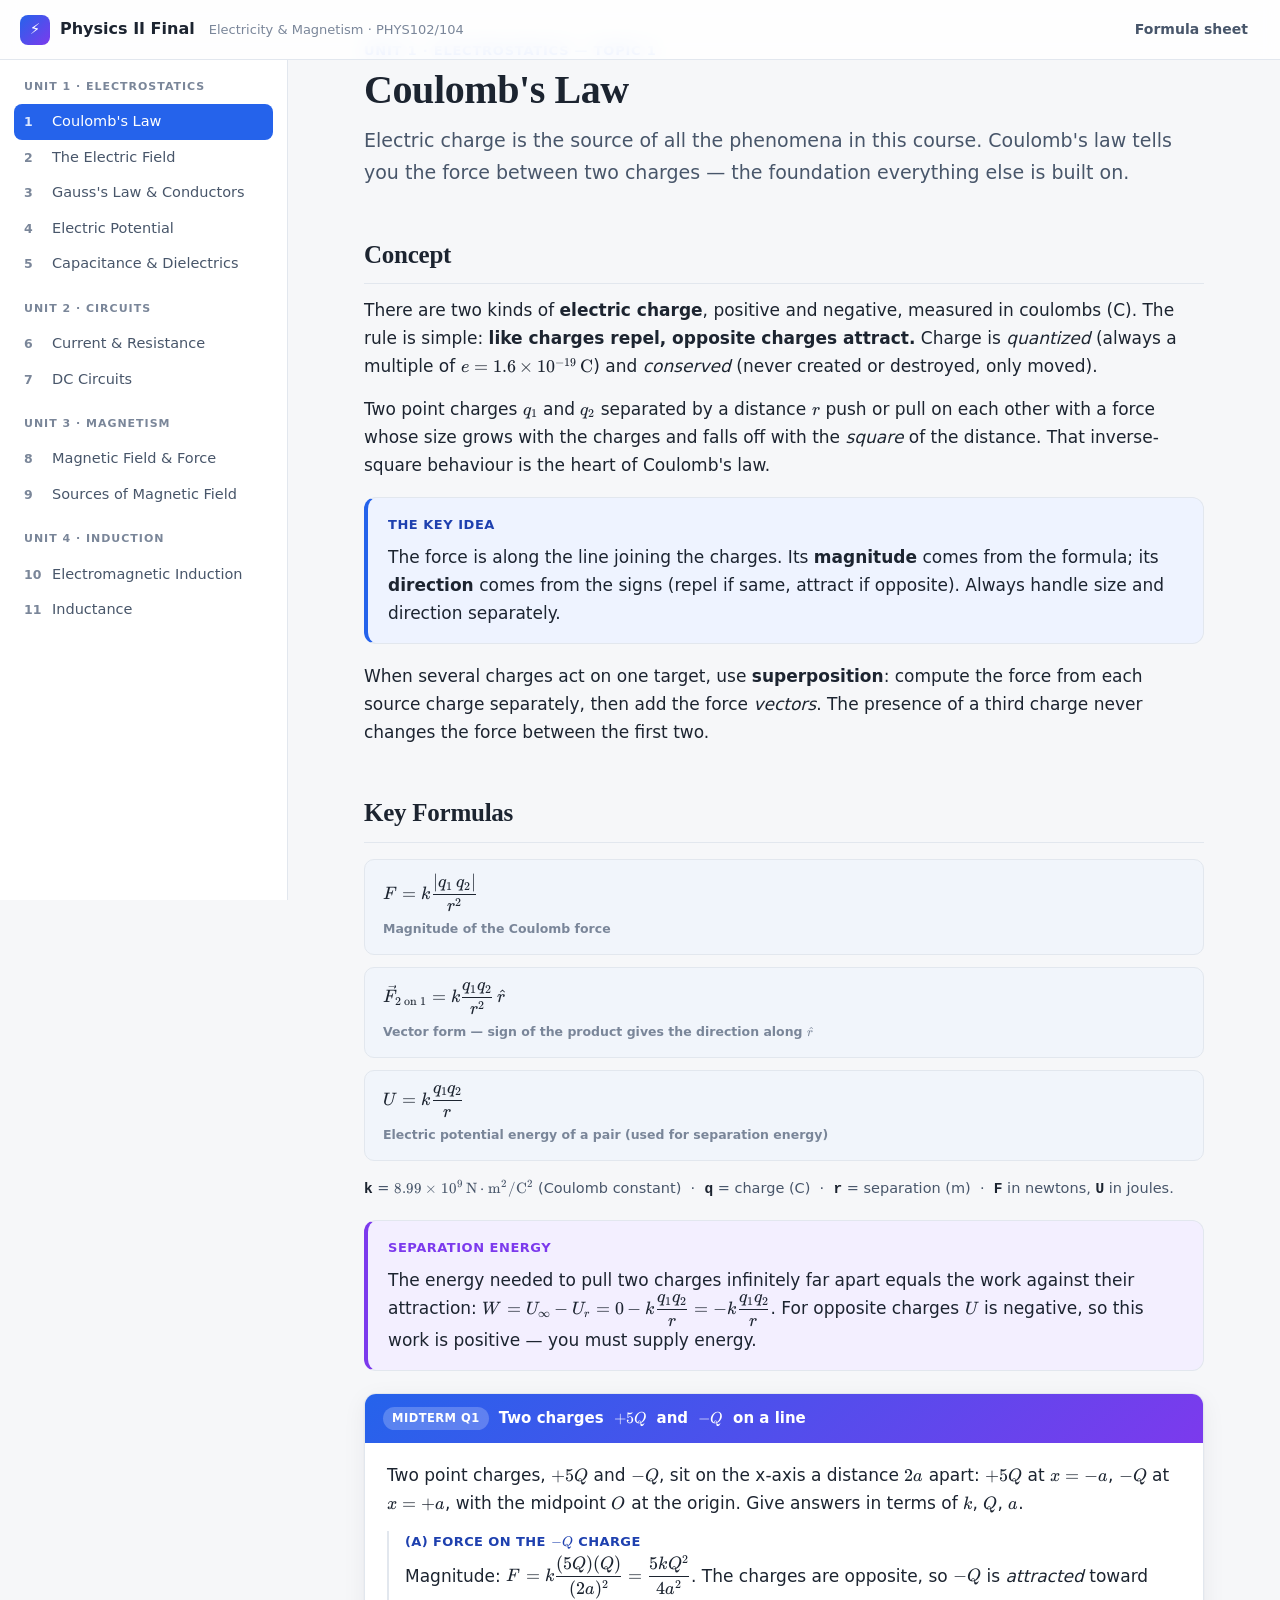
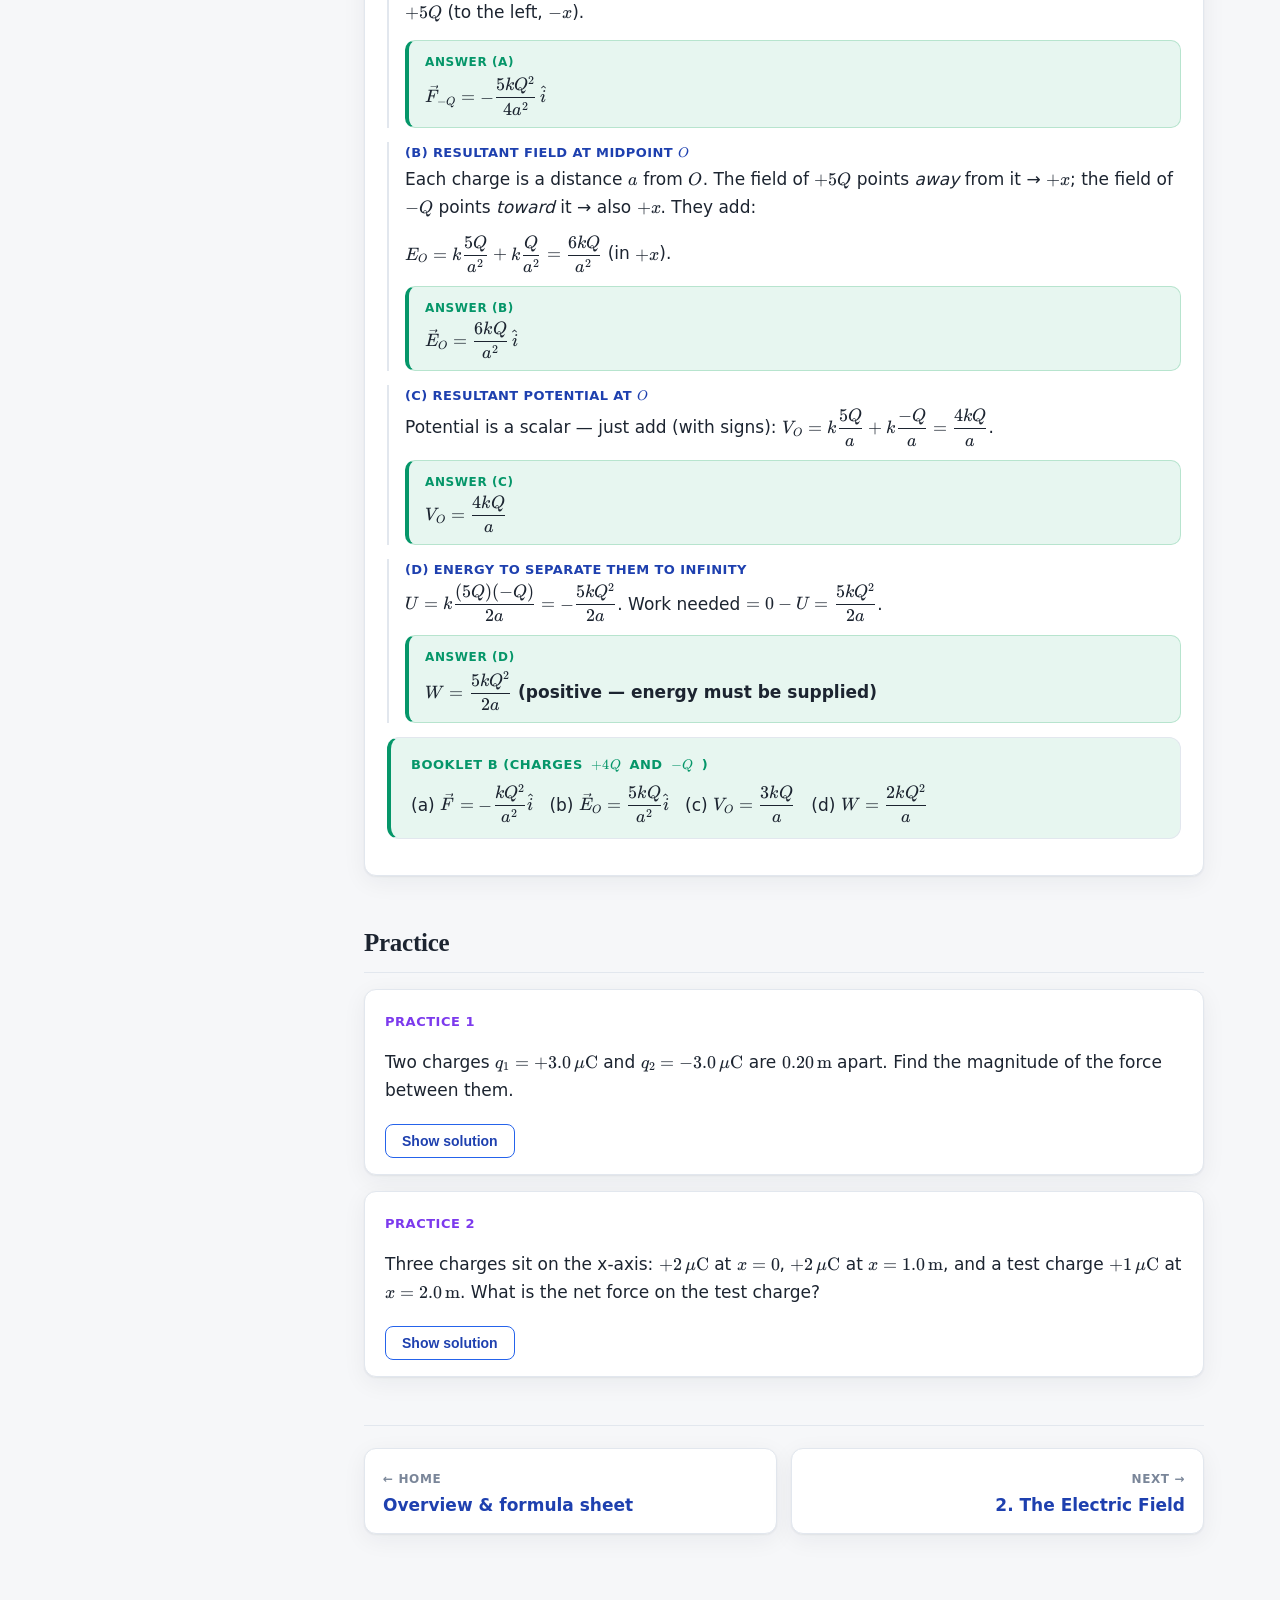
==== topics/01-coulombs-law.html @ 2286420c "Build complete Physics II final study site 11 topics across 4 units (Electrostatics, Circuits, Magne" ====
<!DOCTYPE html>
<html lang="en">
<head>
<meta charset="UTF-8">
<meta name="viewport" content="width=device-width, initial-scale=1">
<title>Coulomb's Law — Physics II Final</title>
<link rel="stylesheet" href="../assets/katex/katex.min.css">
<link rel="stylesheet" href="../assets/style.css">
</head>
<body data-root="../" data-topic="coulombs-law">

<main class="content">
<div class="page">

  <p class="eyebrow">Unit 1 · Electrostatics — Topic 1</p>
  <h1>Coulomb's Law</h1>
  <p class="lead">Electric charge is the source of all the phenomena in this course. Coulomb's law tells you the force between two charges — the foundation everything else is built on.</p>

  <h2>Concept</h2>
  <p>There are two kinds of <strong>electric charge</strong>, positive and negative, measured in coulombs (C). The rule is simple: <strong>like charges repel, opposite charges attract.</strong> Charge is <em>quantized</em> (always a multiple of $e=1.6\times10^{-19}\,\mathrm{C}$) and <em>conserved</em> (never created or destroyed, only moved).</p>

  <p>Two point charges $q_1$ and $q_2$ separated by a distance $r$ push or pull on each other with a force whose size grows with the charges and falls off with the <em>square</em> of the distance. That inverse-square behaviour is the heart of Coulomb's law.</p>

  <div class="callout concept">
    <p class="c-head">The key idea</p>
    <p>The force is along the line joining the charges. Its <strong>magnitude</strong> comes from the formula; its <strong>direction</strong> comes from the signs (repel if same, attract if opposite). Always handle size and direction separately.</p>
  </div>

  <p>When several charges act on one target, use <strong>superposition</strong>: compute the force from each source charge separately, then add the force <em>vectors</em>. The presence of a third charge never changes the force between the first two.</p>

  <h2>Key Formulas</h2>
  <div class="formula-grid">
    <div class="formula">$F=k\dfrac{|q_1\,q_2|}{r^2}$<span class="label">Magnitude of the Coulomb force</span></div>
    <div class="formula">$\vec F_{2\text{ on }1}=k\dfrac{q_1 q_2}{r^2}\,\hat r$<span class="label">Vector form — sign of the product gives the direction along $\hat r$</span></div>
    <div class="formula">$U=k\dfrac{q_1 q_2}{r}$<span class="label">Electric potential energy of a pair (used for separation energy)</span></div>
  </div>
  <p class="symbol-list"><b>k</b> = $8.99\times10^{9}\,\mathrm{N\cdot m^2/C^2}$ (Coulomb constant) &nbsp;·&nbsp; <b>q</b> = charge (C) &nbsp;·&nbsp; <b>r</b> = separation (m) &nbsp;·&nbsp; <b>F</b> in newtons, <b>U</b> in joules.</p>

  <div class="callout note">
    <p class="c-head">Separation energy</p>
    <p>The energy needed to pull two charges infinitely far apart equals the work against their attraction: $W=U_\infty-U_{r}=0-k\dfrac{q_1q_2}{r}=-k\dfrac{q_1q_2}{r}$. For opposite charges $U$ is negative, so this work is positive — you must supply energy.</p>
  </div>

  <!-- Worked example: Midterm Q1 -->
  <div class="example">
    <div class="ex-head"><span class="tag">Midterm Q1</span> Two charges $+5Q$ and $-Q$ on a line</div>
    <div class="ex-body">
      <p>Two point charges, $+5Q$ and $-Q$, sit on the x-axis a distance $2a$ apart: $+5Q$ at $x=-a$, $-Q$ at $x=+a$, with the midpoint $O$ at the origin. Give answers in terms of $k$, $Q$, $a$.</p>

      <div class="step"><span class="step-label">(a) Force on the $-Q$ charge</span>
        <p>Magnitude: $F=k\dfrac{(5Q)(Q)}{(2a)^2}=\dfrac{5kQ^2}{4a^2}$. The charges are opposite, so $-Q$ is <em>attracted</em> toward $+5Q$ (to the left, $-x$).</p>
        <span class="answer"><span class="a-label">Answer (a)</span>$\vec F_{-Q}=-\dfrac{5kQ^2}{4a^2}\,\hat i$</span>
      </div>

      <div class="step"><span class="step-label">(b) Resultant field at midpoint $O$</span>
        <p>Each charge is a distance $a$ from $O$. The field of $+5Q$ points <em>away</em> from it → $+x$; the field of $-Q$ points <em>toward</em> it → also $+x$. They add:</p>
        <p>$E_O=k\dfrac{5Q}{a^2}+k\dfrac{Q}{a^2}=\dfrac{6kQ}{a^2}$ (in $+x$).</p>
        <span class="answer"><span class="a-label">Answer (b)</span>$\vec E_O=\dfrac{6kQ}{a^2}\,\hat i$</span>
      </div>

      <div class="step"><span class="step-label">(c) Resultant potential at $O$</span>
        <p>Potential is a scalar — just add (with signs): $V_O=k\dfrac{5Q}{a}+k\dfrac{-Q}{a}=\dfrac{4kQ}{a}$.</p>
        <span class="answer"><span class="a-label">Answer (c)</span>$V_O=\dfrac{4kQ}{a}$</span>
      </div>

      <div class="step"><span class="step-label">(d) Energy to separate them to infinity</span>
        <p>$U=k\dfrac{(5Q)(-Q)}{2a}=-\dfrac{5kQ^2}{2a}$. Work needed $=0-U=\dfrac{5kQ^2}{2a}$.</p>
        <span class="answer"><span class="a-label">Answer (d)</span>$W=\dfrac{5kQ^2}{2a}$ (positive — energy must be supplied)</span>
      </div>

      <div class="callout tip" style="margin-top:8px">
        <p class="c-head">Booklet B (charges $+4Q$ and $-Q$)</p>
        <p>(a) $\vec F=-\dfrac{kQ^2}{a^2}\hat i$ &nbsp; (b) $\vec E_O=\dfrac{5kQ}{a^2}\hat i$ &nbsp; (c) $V_O=\dfrac{3kQ}{a}$ &nbsp; (d) $W=\dfrac{2kQ^2}{a}$</p>
      </div>
    </div>
  </div>

  <h2>Practice</h2>

  <div class="practice">
    <div class="q">
      <p><span class="qno">Practice 1</span></p>
      <p>Two charges $q_1=+3.0\,\mu\mathrm{C}$ and $q_2=-3.0\,\mu\mathrm{C}$ are $0.20\,\mathrm{m}$ apart. Find the magnitude of the force between them.</p>
      <button class="solution-toggle">Show solution</button>
      <div class="solution">
        <p>$F=k\dfrac{|q_1q_2|}{r^2}=8.99\times10^{9}\dfrac{(3.0\times10^{-6})(3.0\times10^{-6})}{(0.20)^2}$</p>
        <p>$=8.99\times10^{9}\cdot\dfrac{9.0\times10^{-12}}{0.04}=2.02\ \mathrm{N}$ (attractive).</p>
        <span class="answer"><span class="a-label">Answer</span>$F\approx2.0\ \mathrm{N}$, attractive</span>
      </div>
    </div>
  </div>

  <div class="practice">
    <div class="q">
      <p><span class="qno">Practice 2</span></p>
      <p>Three charges sit on the x-axis: $+2\,\mu\mathrm{C}$ at $x=0$, $+2\,\mu\mathrm{C}$ at $x=1.0\,\mathrm m$, and a test charge $+1\,\mu\mathrm{C}$ at $x=2.0\,\mathrm m$. What is the net force on the test charge?</p>
      <button class="solution-toggle">Show solution</button>
      <div class="solution">
        <p>Force from the charge at $x=0$ (distance 2 m): $F_a=k\dfrac{(2\times10^{-6})(1\times10^{-6})}{2.0^2}=4.5\times10^{-3}\,\mathrm N$, toward $+x$.</p>
        <p>Force from the charge at $x=1$ (distance 1 m): $F_b=k\dfrac{(2\times10^{-6})(1\times10^{-6})}{1.0^2}=1.8\times10^{-2}\,\mathrm N$, toward $+x$.</p>
        <p>Both push the test charge in $+x$ (repulsion). Add: $F=4.5\times10^{-3}+1.8\times10^{-2}$.</p>
        <span class="answer"><span class="a-label">Answer</span>$F\approx2.2\times10^{-2}\ \mathrm N$ in the $+x$ direction</span>
      </div>
    </div>
  </div>

</div>
</main>

<script src="../assets/katex/katex.min.js"></script>
<script src="../assets/katex/auto-render.min.js"></script>
<script src="../assets/app.js"></script>
</body>
</html>
---- assets/style.css ----
/* ===== Physics Final Study Site — shared theme ===== */
:root{
  --bg:#f6f7f9;
  --surface:#ffffff;
  --ink:#1c2430;
  --ink-soft:#48566a;
  --muted:#7a8699;
  --line:#e2e7ee;
  --brand:#2563eb;
  --brand-dark:#1e40af;
  --brand-soft:#eef3ff;
  --accent:#7c3aed;
  --ok:#059669;
  --ok-soft:#e7f6f0;
  --warn:#d97706;
  --warn-soft:#fdf3e3;
  --danger:#dc2626;
  --danger-soft:#fdecec;
  --formula-soft:#f1f5fb;
  --sidebar-w:288px;
  --topbar-h:60px;
  --maxw:840px;
  --radius:12px;
  --shadow:0 1px 2px rgba(20,30,50,.06),0 6px 24px rgba(20,30,50,.06);
  --mono:"SFMono-Regular",ui-monospace,"JetBrains Mono",Menlo,Consolas,monospace;
  --sans:"Inter",system-ui,-apple-system,"Segoe UI",Roboto,Helvetica,Arial,sans-serif;
  --serif:"Source Serif 4",Georgia,"Times New Roman",serif;
}
*{box-sizing:border-box}
html{scroll-behavior:smooth;scroll-padding-top:calc(var(--topbar-h) + 16px)}
body{
  margin:0;background:var(--bg);color:var(--ink);
  font-family:var(--sans);font-size:17px;line-height:1.65;
  -webkit-font-smoothing:antialiased;
}

/* ---- Top bar ---- */
.topbar{
  position:fixed;top:0;left:0;right:0;height:var(--topbar-h);z-index:40;
  display:flex;align-items:center;gap:14px;padding:0 20px;
  background:rgba(255,255,255,.86);backdrop-filter:blur(10px);
  border-bottom:1px solid var(--line);
}
.topbar .brand{display:flex;align-items:center;gap:10px;font-weight:700;color:var(--ink);text-decoration:none;font-size:16px}
.topbar .brand .logo{
  width:30px;height:30px;border-radius:8px;display:grid;place-items:center;
  background:linear-gradient(135deg,var(--brand),var(--accent));color:#fff;font-weight:800;font-size:15px;
}
.topbar .sub{color:var(--muted);font-size:13px;font-weight:500}
.topbar .spacer{flex:1}
.topbar .ghost-link{color:var(--ink-soft);text-decoration:none;font-size:14px;font-weight:600;padding:7px 12px;border-radius:8px}
.topbar .ghost-link:hover{background:var(--brand-soft);color:var(--brand-dark)}
.menu-btn{display:none;border:1px solid var(--line);background:#fff;border-radius:8px;width:40px;height:40px;cursor:pointer;font-size:18px;color:var(--ink)}

/* ---- Layout ---- */
.layout{display:flex;padding-top:var(--topbar-h)}
.sidebar{
  position:fixed;top:var(--topbar-h);bottom:0;left:0;width:var(--sidebar-w);z-index:30;
  overflow-y:auto;background:var(--surface);border-right:1px solid var(--line);padding:18px 14px 60px;
}
.sidebar .unit{margin-bottom:18px}
.sidebar .unit-title{
  font-size:11px;letter-spacing:.09em;text-transform:uppercase;color:var(--muted);
  font-weight:700;padding:0 10px;margin:0 0 8px;
}
.sidebar a.navlink{
  display:flex;gap:10px;align-items:baseline;padding:8px 10px;border-radius:8px;
  color:var(--ink-soft);text-decoration:none;font-size:14.5px;font-weight:500;line-height:1.35;
}
.sidebar a.navlink .num{color:var(--muted);font-variant-numeric:tabular-nums;font-weight:700;font-size:12.5px;min-width:18px}
.sidebar a.navlink:hover{background:var(--brand-soft);color:var(--brand-dark)}
.sidebar a.navlink.active{background:var(--brand);color:#fff}
.sidebar a.navlink.active .num{color:#dbe6ff}

.content{margin-left:var(--sidebar-w);flex:1;min-width:0;padding:40px 32px 120px;display:flex;justify-content:center}
.page{width:100%;max-width:var(--maxw)}

/* ---- Typography ---- */
.eyebrow{color:var(--brand);font-weight:700;font-size:13px;letter-spacing:.06em;text-transform:uppercase;margin:0 0 6px}
h1{font-family:var(--serif);font-size:clamp(28px,4vw,40px);line-height:1.15;margin:0 0 12px;font-weight:700;letter-spacing:-.01em}
h2{font-family:var(--serif);font-size:25px;margin:46px 0 12px;font-weight:700;letter-spacing:-.01em;padding-bottom:8px;border-bottom:1px solid var(--line)}
h3{font-size:19px;margin:28px 0 8px;font-weight:700}
p{margin:0 0 14px}
.lead{font-size:19px;color:var(--ink-soft);margin-bottom:22px}
a{color:var(--brand-dark)}
strong{color:var(--ink)}
ul,ol{margin:0 0 16px;padding-left:22px}
li{margin:6px 0}
hr{border:none;border-top:1px solid var(--line);margin:34px 0}
code:not(.katex *){font-family:var(--mono);font-size:.9em;background:#eef1f6;padding:.12em .4em;border-radius:5px}

/* ---- Callout cards ---- */
.card{background:var(--surface);border:1px solid var(--line);border-radius:var(--radius);padding:20px 22px;margin:18px 0;box-shadow:var(--shadow)}
.callout{border-radius:var(--radius);padding:16px 18px 16px 20px;margin:18px 0;border:1px solid var(--line);border-left-width:4px;background:var(--surface)}
.callout .c-head{font-weight:700;font-size:13px;letter-spacing:.04em;text-transform:uppercase;margin:0 0 8px;display:flex;align-items:center;gap:8px}
.callout p:last-child{margin-bottom:0}
.callout.concept{border-left-color:var(--brand);background:var(--brand-soft)}
.callout.concept .c-head{color:var(--brand-dark)}
.callout.pitfall{border-left-color:var(--danger);background:var(--danger-soft)}
.callout.pitfall .c-head{color:var(--danger)}
.callout.tip{border-left-color:var(--ok);background:var(--ok-soft)}
.callout.tip .c-head{color:var(--ok)}
.callout.note{border-left-color:var(--accent);background:#f3efff}
.callout.note .c-head{color:var(--accent)}

/* ---- Formula block ---- */
.formula{background:var(--formula-soft);border:1px solid var(--line);border-radius:10px;padding:14px 18px;margin:14px 0;overflow-x:auto}
.formula .label{display:block;font-size:12.5px;color:var(--muted);font-weight:600;margin-top:8px}
.formula-grid{display:grid;gap:12px;margin:16px 0}
.formula-grid .formula{margin:0}
.symbol-list{font-size:14.5px;color:var(--ink-soft);margin-top:6px}
.symbol-list b{font-family:var(--mono);color:var(--ink)}

/* ---- Worked example ---- */
.example{border:1px solid var(--line);border-radius:var(--radius);margin:22px 0;overflow:hidden;box-shadow:var(--shadow);background:var(--surface)}
.example > .ex-head{background:linear-gradient(135deg,var(--brand),var(--accent));color:#fff;padding:12px 18px;font-weight:700;font-size:15px;display:flex;align-items:center;gap:10px}
.example > .ex-head .tag{background:rgba(255,255,255,.22);padding:2px 9px;border-radius:999px;font-size:11.5px;letter-spacing:.04em;text-transform:uppercase}
.example .ex-body{padding:18px 22px}
.step{margin:0 0 14px;padding-left:16px;border-left:2px solid var(--line)}
.step .step-label{font-weight:700;color:var(--brand-dark);font-size:13px;text-transform:uppercase;letter-spacing:.03em;display:block;margin-bottom:2px}
.answer{display:block;background:var(--ok-soft);border:1px solid #b7e4ce;border-left:4px solid var(--ok);border-radius:10px;padding:12px 16px;margin:14px 0;font-weight:600}
.answer .a-label{display:block;font-size:12px;text-transform:uppercase;letter-spacing:.05em;color:var(--ok);font-weight:700;margin-bottom:3px}

/* ---- Practice / toggles ---- */
.practice{border:1px solid var(--line);border-radius:var(--radius);margin:16px 0;background:var(--surface);box-shadow:var(--shadow);overflow:hidden}
.practice .q{padding:16px 20px}
.practice .q .qno{font-weight:700;color:var(--accent);font-size:13px;text-transform:uppercase;letter-spacing:.04em}
.solution-toggle{appearance:none;border:1px solid var(--brand);background:#fff;color:var(--brand-dark);font-weight:600;font-size:14px;padding:8px 16px;border-radius:8px;cursor:pointer;margin-top:6px}
.solution-toggle:hover{background:var(--brand-soft)}
.solution-toggle[aria-expanded="true"]{background:var(--brand);color:#fff}
.solution{display:none;border-top:1px dashed var(--line);margin-top:14px;padding-top:14px}
.solution.open{display:block}

/* ---- Tables ---- */
table{border-collapse:collapse;width:100%;margin:16px 0;font-size:15px;background:var(--surface);border-radius:10px;overflow:hidden;box-shadow:var(--shadow)}
th,td{text-align:left;padding:10px 14px;border-bottom:1px solid var(--line)}
th{background:#f0f3f8;font-weight:700;font-size:13px;text-transform:uppercase;letter-spacing:.03em;color:var(--ink-soft)}
tr:last-child td{border-bottom:none}

/* ---- Home page bits ---- */
.hero{background:linear-gradient(135deg,#1e3a8a,#4c1d95);color:#fff;border-radius:20px;padding:44px 38px;margin:6px 0 30px;box-shadow:var(--shadow)}
.hero h1{color:#fff;margin-bottom:10px}
.hero p{color:#dbe4ff;font-size:18px;max-width:60ch;margin-bottom:0}
.hero .meta{display:flex;flex-wrap:wrap;gap:10px;margin-top:20px}
.hero .chip{background:rgba(255,255,255,.16);border:1px solid rgba(255,255,255,.22);color:#fff;padding:6px 13px;border-radius:999px;font-size:13.5px;font-weight:600}
.unit-block{margin:30px 0}
.unit-block > h2{margin-top:0}
.cards{display:grid;grid-template-columns:repeat(auto-fill,minmax(250px,1fr));gap:16px;margin:14px 0}
a.topic-card{display:block;text-decoration:none;color:inherit;background:var(--surface);border:1px solid var(--line);border-radius:var(--radius);padding:18px;box-shadow:var(--shadow);transition:transform .12s ease,border-color .12s ease}
a.topic-card:hover{transform:translateY(-2px);border-color:var(--brand)}
a.topic-card .tc-num{font-weight:800;color:var(--brand);font-size:13px}
a.topic-card h3{margin:6px 0 4px;font-size:17px}
a.topic-card p{color:var(--ink-soft);font-size:14px;margin:0}

/* ---- Prev/next ---- */
.pager{display:flex;justify-content:space-between;gap:14px;margin-top:48px;border-top:1px solid var(--line);padding-top:22px}
.pager a{flex:1;text-decoration:none;border:1px solid var(--line);border-radius:var(--radius);padding:14px 18px;background:var(--surface);color:var(--ink);box-shadow:var(--shadow)}
.pager a:hover{border-color:var(--brand)}
.pager a.next{text-align:right}
.pager a .dir{font-size:12px;color:var(--muted);text-transform:uppercase;letter-spacing:.05em;font-weight:700}
.pager a .ttl{font-weight:700;color:var(--brand-dark)}
.pager .empty{flex:1}

.katex{font-size:1.05em}
.katex-display{margin:.4em 0;overflow-x:auto;overflow-y:hidden;padding:2px 0}

/* ---- Backdrop for mobile sidebar ---- */
.backdrop{display:none;position:fixed;inset:var(--topbar-h) 0 0 0;background:rgba(15,23,42,.4);z-index:25}

/* ---- Responsive ---- */
@media (max-width:980px){
  :root{--sidebar-w:264px}
  .content{padding:30px 22px 100px}
}
@media (max-width:760px){
  body{font-size:16px}
  .menu-btn{display:block}
  .topbar .sub{display:none}
  .sidebar{transform:translateX(-100%);transition:transform .22s ease;box-shadow:var(--shadow)}
  body.nav-open .sidebar{transform:translateX(0)}
  body.nav-open .backdrop{display:block}
  .content{margin-left:0;padding:24px 16px 90px}
  .hero{padding:32px 24px}
  h2{font-size:22px}
}

/* ---- Print (study packet) ---- */
@media print{
  .topbar,.sidebar,.backdrop,.pager,.menu-btn,.solution-toggle{display:none!important}
  .content{margin:0;padding:0}
  body{background:#fff;font-size:12pt}
  .solution{display:block!important}
  .card,.example,.practice,.callout,table{box-shadow:none;break-inside:avoid}
  a{color:inherit;text-decoration:none}
}
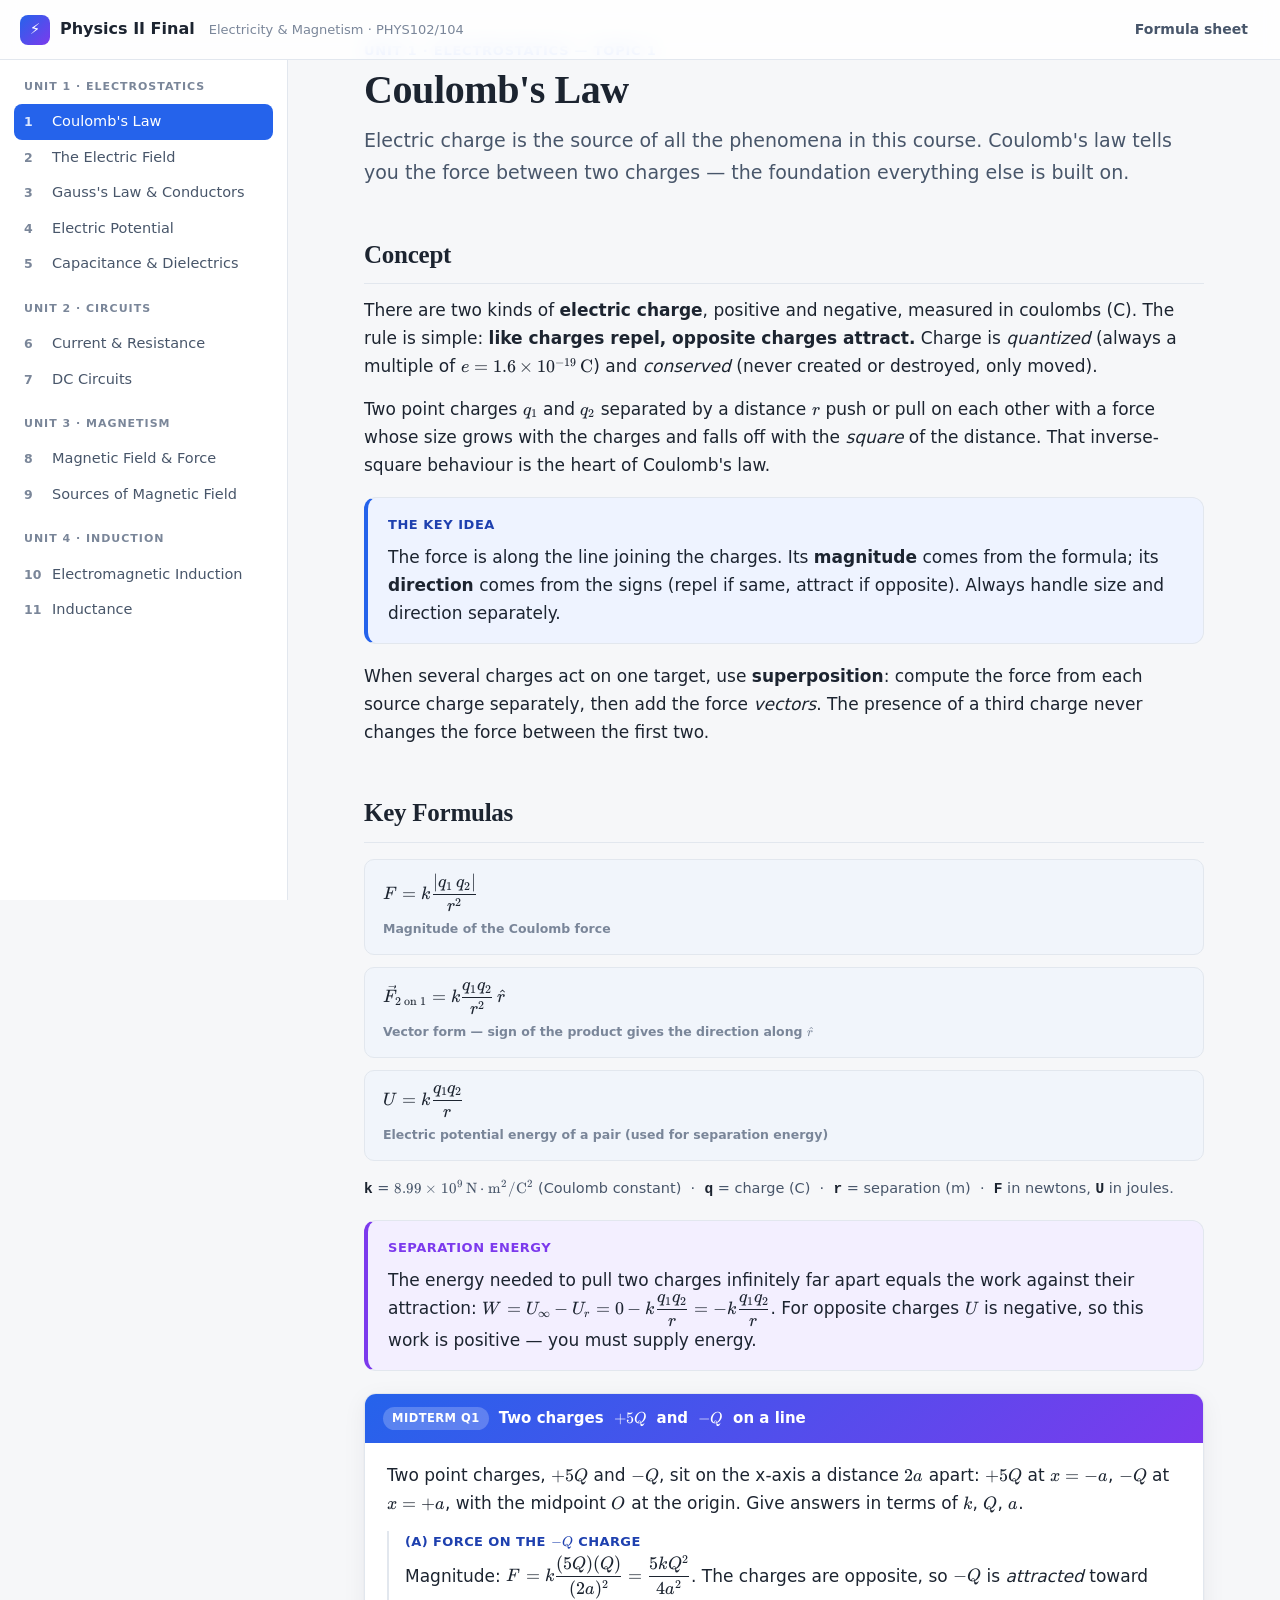
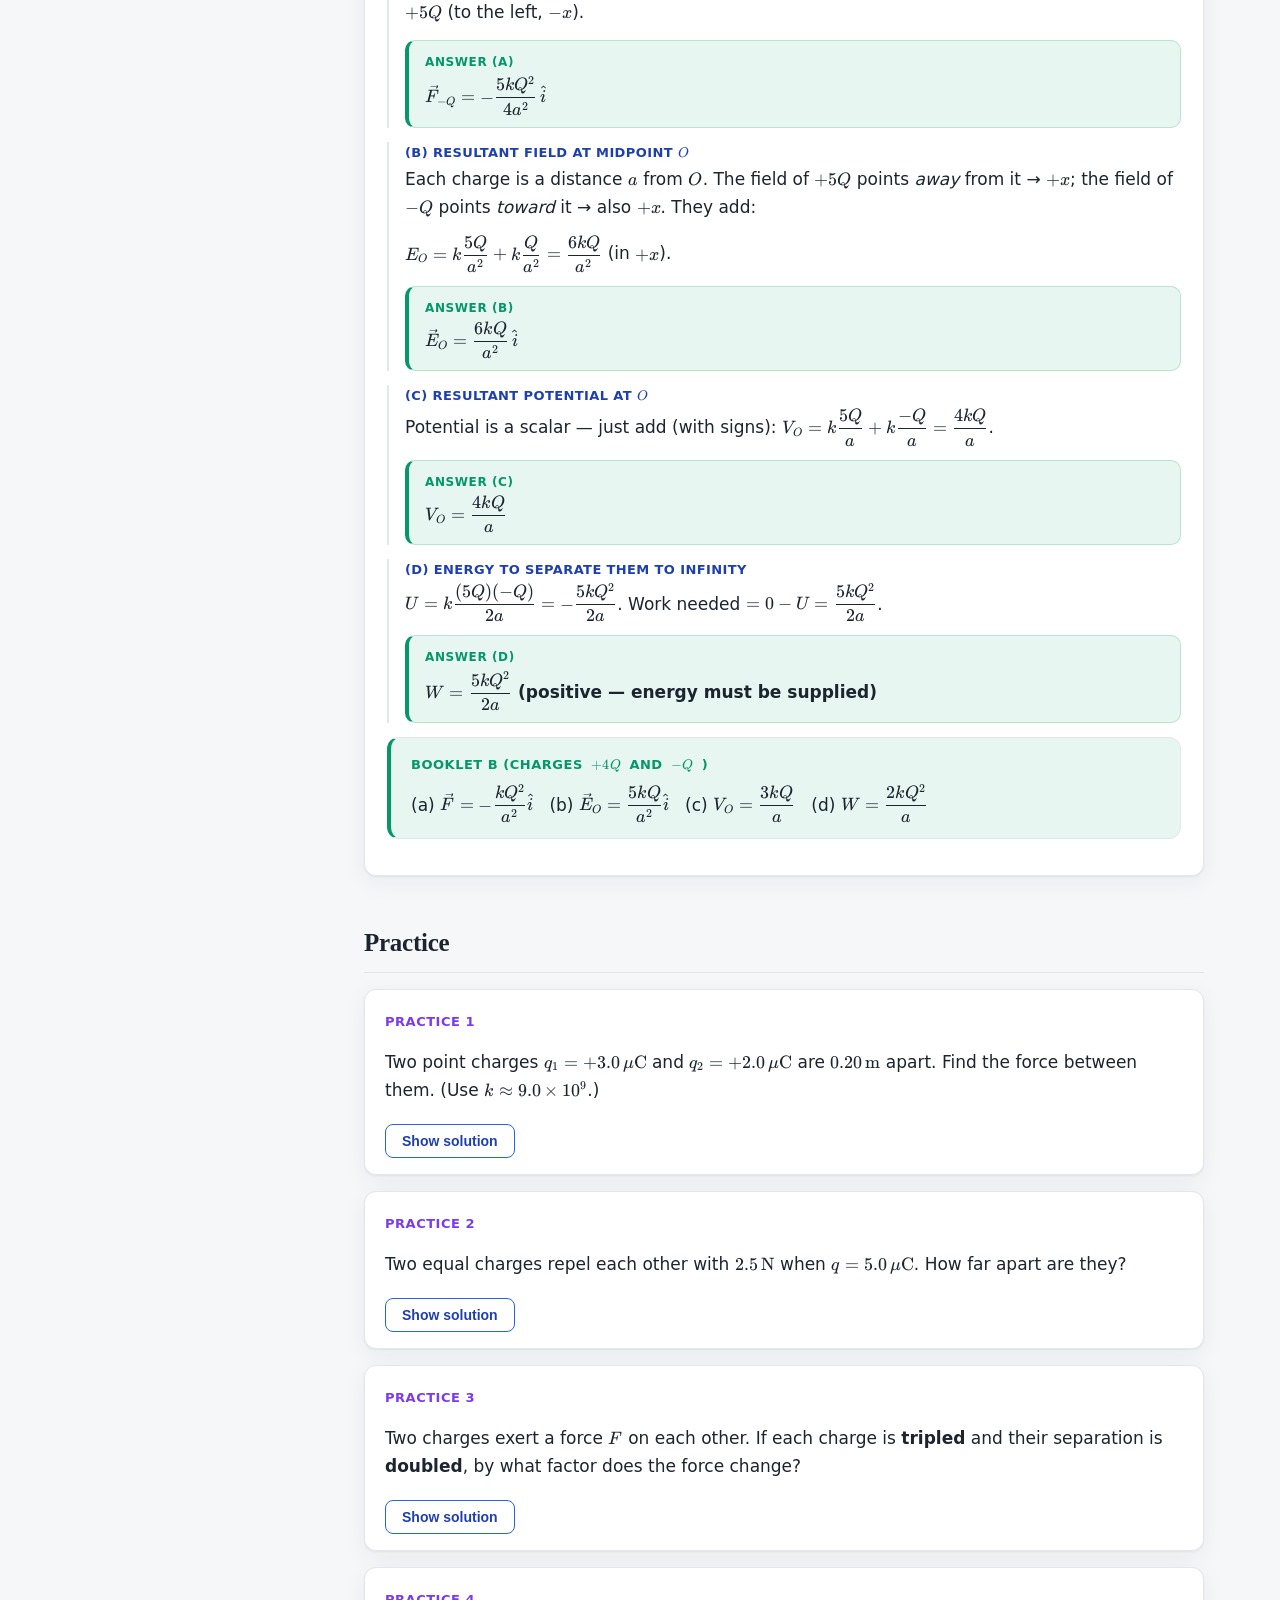
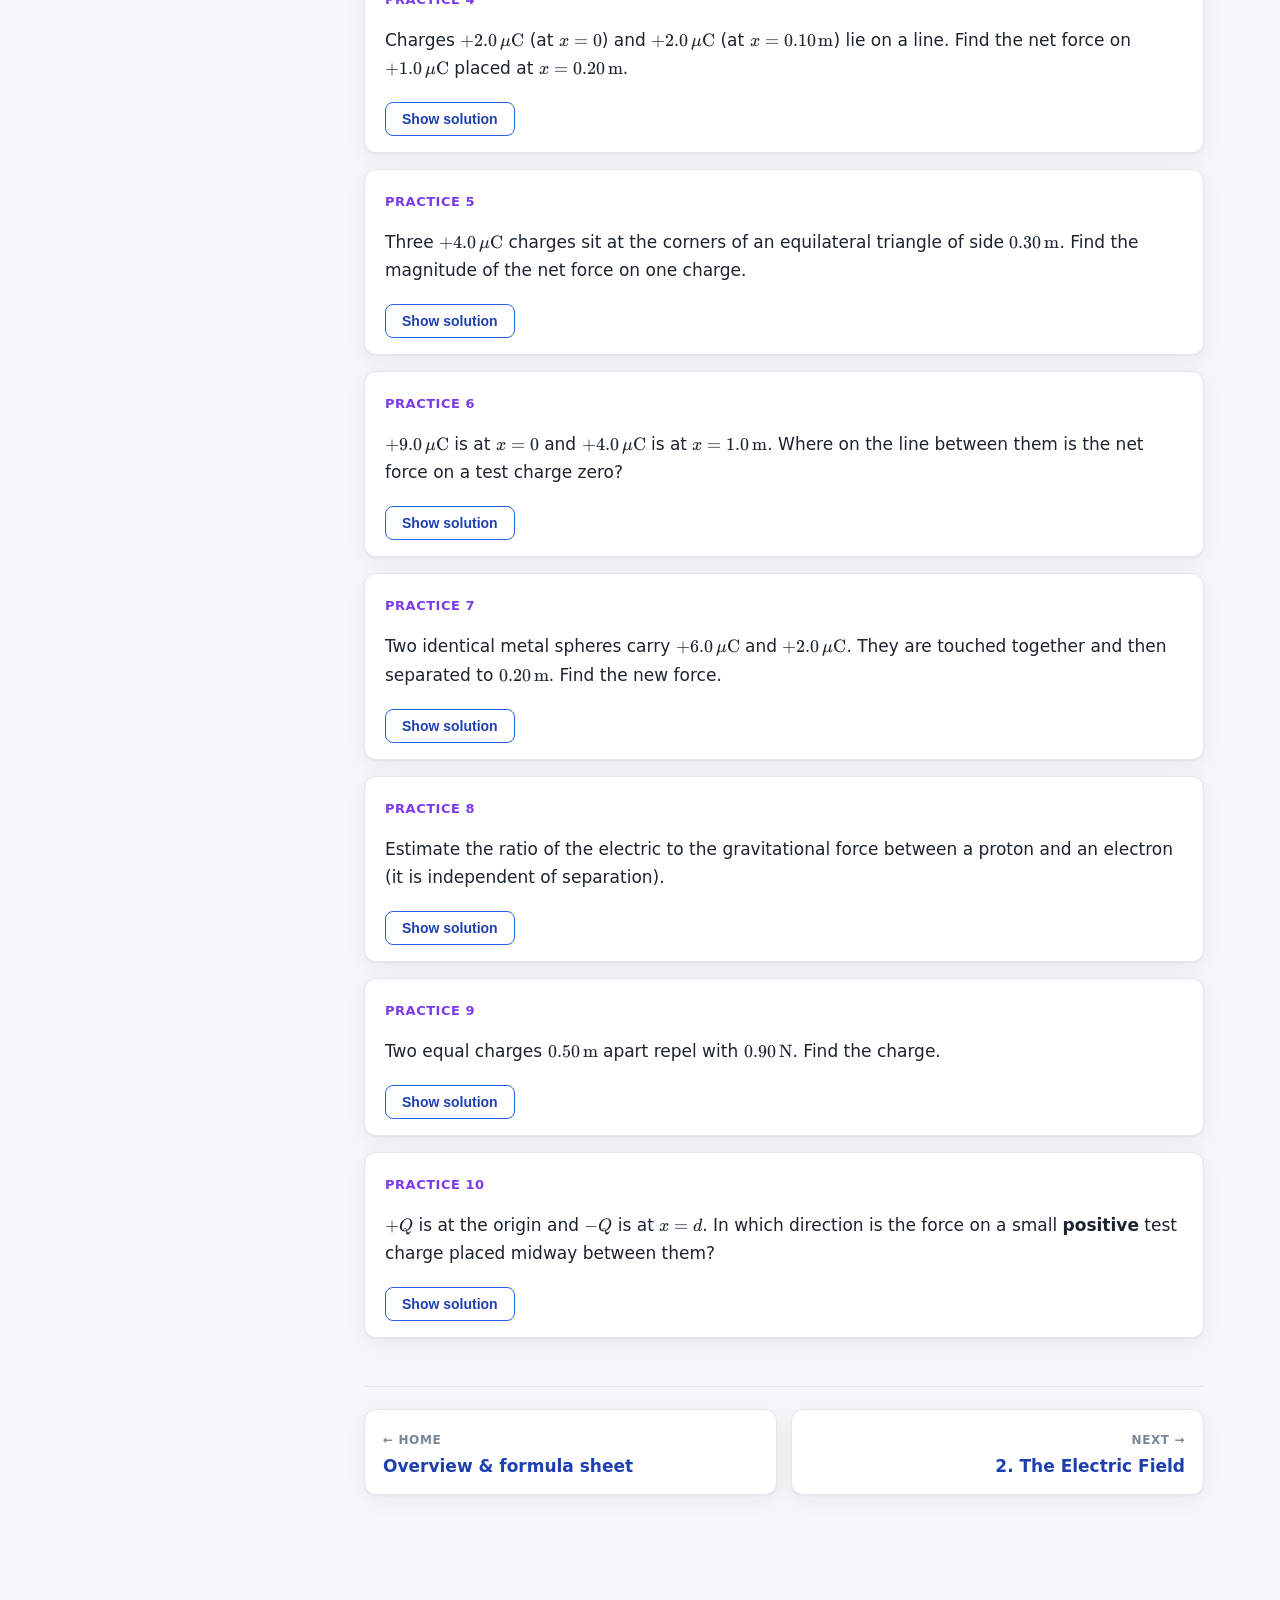
==== commit d0b8e917: "Expand every topic to 10 exam-style practice questions 110 medium-difficulty, exam-common problems (" ====
--- a/topics/01-coulombs-law.html
+++ b/topics/01-coulombs-law.html
@@ -77,32 +77,123 @@
 
   <h2>Practice</h2>
 
-  <div class="practice">
-    <div class="q">
-      <p><span class="qno">Practice 1</span></p>
-      <p>Two charges $q_1=+3.0\,\mu\mathrm{C}$ and $q_2=-3.0\,\mu\mathrm{C}$ are $0.20\,\mathrm{m}$ apart. Find the magnitude of the force between them.</p>
-      <button class="solution-toggle">Show solution</button>
-      <div class="solution">
-        <p>$F=k\dfrac{|q_1q_2|}{r^2}=8.99\times10^{9}\dfrac{(3.0\times10^{-6})(3.0\times10^{-6})}{(0.20)^2}$</p>
-        <p>$=8.99\times10^{9}\cdot\dfrac{9.0\times10^{-12}}{0.04}=2.02\ \mathrm{N}$ (attractive).</p>
-        <span class="answer"><span class="a-label">Answer</span>$F\approx2.0\ \mathrm{N}$, attractive</span>
-      </div>
-    </div>
-  </div>
-
-  <div class="practice">
-    <div class="q">
-      <p><span class="qno">Practice 2</span></p>
-      <p>Three charges sit on the x-axis: $+2\,\mu\mathrm{C}$ at $x=0$, $+2\,\mu\mathrm{C}$ at $x=1.0\,\mathrm m$, and a test charge $+1\,\mu\mathrm{C}$ at $x=2.0\,\mathrm m$. What is the net force on the test charge?</p>
-      <button class="solution-toggle">Show solution</button>
-      <div class="solution">
-        <p>Force from the charge at $x=0$ (distance 2 m): $F_a=k\dfrac{(2\times10^{-6})(1\times10^{-6})}{2.0^2}=4.5\times10^{-3}\,\mathrm N$, toward $+x$.</p>
-        <p>Force from the charge at $x=1$ (distance 1 m): $F_b=k\dfrac{(2\times10^{-6})(1\times10^{-6})}{1.0^2}=1.8\times10^{-2}\,\mathrm N$, toward $+x$.</p>
-        <p>Both push the test charge in $+x$ (repulsion). Add: $F=4.5\times10^{-3}+1.8\times10^{-2}$.</p>
-        <span class="answer"><span class="a-label">Answer</span>$F\approx2.2\times10^{-2}\ \mathrm N$ in the $+x$ direction</span>
-      </div>
-    </div>
-  </div>
+  <div class="practice"><div class="q">
+    <p><span class="qno">Practice 1</span></p>
+    <p>Two point charges $q_1=+3.0\,\mu\mathrm C$ and $q_2=+2.0\,\mu\mathrm C$ are $0.20\,\mathrm m$ apart. Find the force between them. (Use $k\approx9.0\times10^9$.)</p>
+    <button class="solution-toggle">Show solution</button>
+    <div class="solution">
+      <p>$F=k\dfrac{q_1q_2}{r^2}=9.0\times10^9\dfrac{(3.0\times10^{-6})(2.0\times10^{-6})}{(0.20)^2}$.</p>
+      <p>$F=\dfrac{5.4\times10^{-2}}{0.04}=1.35\,\mathrm N$ (repulsive).</p>
+      <span class="answer"><span class="a-label">Answer</span>$F\approx1.35\,\mathrm N$, repulsive.</span>
+      <p class="why"><b>Why:</b> plug into $F=kq_1q_2/r^2$; like charges repel.</p>
+    </div>
+  </div></div>
+
+  <div class="practice"><div class="q">
+    <p><span class="qno">Practice 2</span></p>
+    <p>Two equal charges repel each other with $2.5\,\mathrm N$ when $q=5.0\,\mu\mathrm C$. How far apart are they?</p>
+    <button class="solution-toggle">Show solution</button>
+    <div class="solution">
+      <p>$r=\sqrt{\dfrac{kq^2}{F}}=\sqrt{\dfrac{9.0\times10^9(5.0\times10^{-6})^2}{2.5}}$.</p>
+      <p>$r=\sqrt{0.09}=0.30\,\mathrm m$.</p>
+      <span class="answer"><span class="a-label">Answer</span>$r=0.30\,\mathrm m$.</span>
+      <p class="why"><b>Why:</b> solve $F=kq^2/r^2$ for $r$.</p>
+    </div>
+  </div></div>
+
+  <div class="practice"><div class="q">
+    <p><span class="qno">Practice 3</span></p>
+    <p>Two charges exert a force $F$ on each other. If each charge is <strong>tripled</strong> and their separation is <strong>doubled</strong>, by what factor does the force change?</p>
+    <button class="solution-toggle">Show solution</button>
+    <div class="solution">
+      <p>$F\propto\dfrac{q_1q_2}{r^2}$, so the factor is $\dfrac{3\times3}{2^2}=\dfrac{9}{4}$.</p>
+      <span class="answer"><span class="a-label">Answer</span>It increases by a factor of $2.25$.</span>
+      <p class="why"><b>Why:</b> scale numerator by charges, denominator by distance².</p>
+    </div>
+  </div></div>
+
+  <div class="practice"><div class="q">
+    <p><span class="qno">Practice 4</span></p>
+    <p>Charges $+2.0\,\mu\mathrm C$ (at $x=0$) and $+2.0\,\mu\mathrm C$ (at $x=0.10\,\mathrm m$) lie on a line. Find the net force on $+1.0\,\mu\mathrm C$ placed at $x=0.20\,\mathrm m$.</p>
+    <button class="solution-toggle">Show solution</button>
+    <div class="solution">
+      <p>From the far charge ($r=0.20$): $F_1=\dfrac{9.0\times10^9(2\times10^{-6})(1\times10^{-6})}{0.04}=0.45\,\mathrm N$.</p>
+      <p>From the near charge ($r=0.10$): $F_2=\dfrac{0.018}{0.01}=1.8\,\mathrm N$. Both push in $+x$.</p>
+      <span class="answer"><span class="a-label">Answer</span>$F_\text{net}=2.25\,\mathrm N$ in the $+x$ direction.</span>
+      <p class="why"><b>Why:</b> superpose collinear forces (add since same direction).</p>
+    </div>
+  </div></div>
+
+  <div class="practice"><div class="q">
+    <p><span class="qno">Practice 5</span></p>
+    <p>Three $+4.0\,\mu\mathrm C$ charges sit at the corners of an equilateral triangle of side $0.30\,\mathrm m$. Find the magnitude of the net force on one charge.</p>
+    <button class="solution-toggle">Show solution</button>
+    <div class="solution">
+      <p>Each neighbour: $F=\dfrac{9.0\times10^9(4\times10^{-6})^2}{(0.30)^2}=1.6\,\mathrm N$.</p>
+      <p>Two such forces $60^\circ$ apart: $F_\text{net}=2F\cos30^\circ=1.6\sqrt3\approx2.8\,\mathrm N$.</p>
+      <span class="answer"><span class="a-label">Answer</span>$F_\text{net}\approx2.8\,\mathrm N$, directed away from the triangle's centre.</span>
+      <p class="why"><b>Why:</b> add the two equal forces as vectors ($60^\circ$ between them).</p>
+    </div>
+  </div></div>
+
+  <div class="practice"><div class="q">
+    <p><span class="qno">Practice 6</span></p>
+    <p>$+9.0\,\mu\mathrm C$ is at $x=0$ and $+4.0\,\mu\mathrm C$ is at $x=1.0\,\mathrm m$. Where on the line between them is the net force on a test charge zero?</p>
+    <button class="solution-toggle">Show solution</button>
+    <div class="solution">
+      <p>Set fields equal: $\dfrac{9}{x^2}=\dfrac{4}{(1-x)^2}\Rightarrow\dfrac{3}{x}=\dfrac{2}{1-x}$.</p>
+      <p>$3(1-x)=2x\Rightarrow x=0.60\,\mathrm m$.</p>
+      <span class="answer"><span class="a-label">Answer</span>$x=0.60\,\mathrm m$ from the $9.0\,\mu\mathrm C$ charge.</span>
+      <p class="why"><b>Why:</b> balance the two repulsions; the null point sits closer to the smaller charge.</p>
+    </div>
+  </div></div>
+
+  <div class="practice"><div class="q">
+    <p><span class="qno">Practice 7</span></p>
+    <p>Two identical metal spheres carry $+6.0\,\mu\mathrm C$ and $+2.0\,\mu\mathrm C$. They are touched together and then separated to $0.20\,\mathrm m$. Find the new force.</p>
+    <button class="solution-toggle">Show solution</button>
+    <div class="solution">
+      <p>On contact, charge shares equally: each $=\dfrac{6+2}{2}=4.0\,\mu\mathrm C$.</p>
+      <p>$F=\dfrac{9.0\times10^9(4\times10^{-6})^2}{(0.20)^2}=\dfrac{0.144}{0.04}=3.6\,\mathrm N$.</p>
+      <span class="answer"><span class="a-label">Answer</span>Each sphere holds $4.0\,\mu\mathrm C$; $F=3.6\,\mathrm N$.</span>
+      <p class="why"><b>Why:</b> identical conductors split total charge equally on contact.</p>
+    </div>
+  </div></div>
+
+  <div class="practice"><div class="q">
+    <p><span class="qno">Practice 8</span></p>
+    <p>Estimate the ratio of the electric to the gravitational force between a proton and an electron (it is independent of separation).</p>
+    <button class="solution-toggle">Show solution</button>
+    <div class="solution">
+      <p>$\dfrac{F_e}{F_g}=\dfrac{kq^2}{Gm_pm_e}=\dfrac{9.0\times10^9(1.6\times10^{-19})^2}{(6.67\times10^{-11})(1.67\times10^{-27})(9.11\times10^{-31})}$.</p>
+      <p>$\approx\dfrac{2.3\times10^{-28}}{1.0\times10^{-67}}$.</p>
+      <span class="answer"><span class="a-label">Answer</span>$\dfrac{F_e}{F_g}\approx2\times10^{39}$.</span>
+      <p class="why"><b>Why:</b> both go as $1/r^2$, so $r$ cancels; electricity is vastly stronger.</p>
+    </div>
+  </div></div>
+
+  <div class="practice"><div class="q">
+    <p><span class="qno">Practice 9</span></p>
+    <p>Two equal charges $0.50\,\mathrm m$ apart repel with $0.90\,\mathrm N$. Find the charge.</p>
+    <button class="solution-toggle">Show solution</button>
+    <div class="solution">
+      <p>$q=\sqrt{\dfrac{Fr^2}{k}}=\sqrt{\dfrac{0.90(0.50)^2}{9.0\times10^9}}=\sqrt{2.5\times10^{-11}}$.</p>
+      <span class="answer"><span class="a-label">Answer</span>$q=5.0\times10^{-6}\,\mathrm C=5.0\,\mu\mathrm C$.</span>
+      <p class="why"><b>Why:</b> invert $F=kq^2/r^2$ for $q$.</p>
+    </div>
+  </div></div>
+
+  <div class="practice"><div class="q">
+    <p><span class="qno">Practice 10</span></p>
+    <p>$+Q$ is at the origin and $-Q$ is at $x=d$. In which direction is the force on a small <strong>positive</strong> test charge placed midway between them?</p>
+    <button class="solution-toggle">Show solution</button>
+    <div class="solution">
+      <p>The $+Q$ repels it toward $+x$; the $-Q$ attracts it toward $+x$.</p>
+      <p>Both contributions point the same way, so they add.</p>
+      <span class="answer"><span class="a-label">Answer</span>In the $+x$ direction (toward the negative charge).</span>
+      <p class="why"><b>Why:</b> sketch both forces — for a positive test charge they both point toward the $-$ charge.</p>
+    </div>
+  </div></div>
 
 </div>
 </main>
